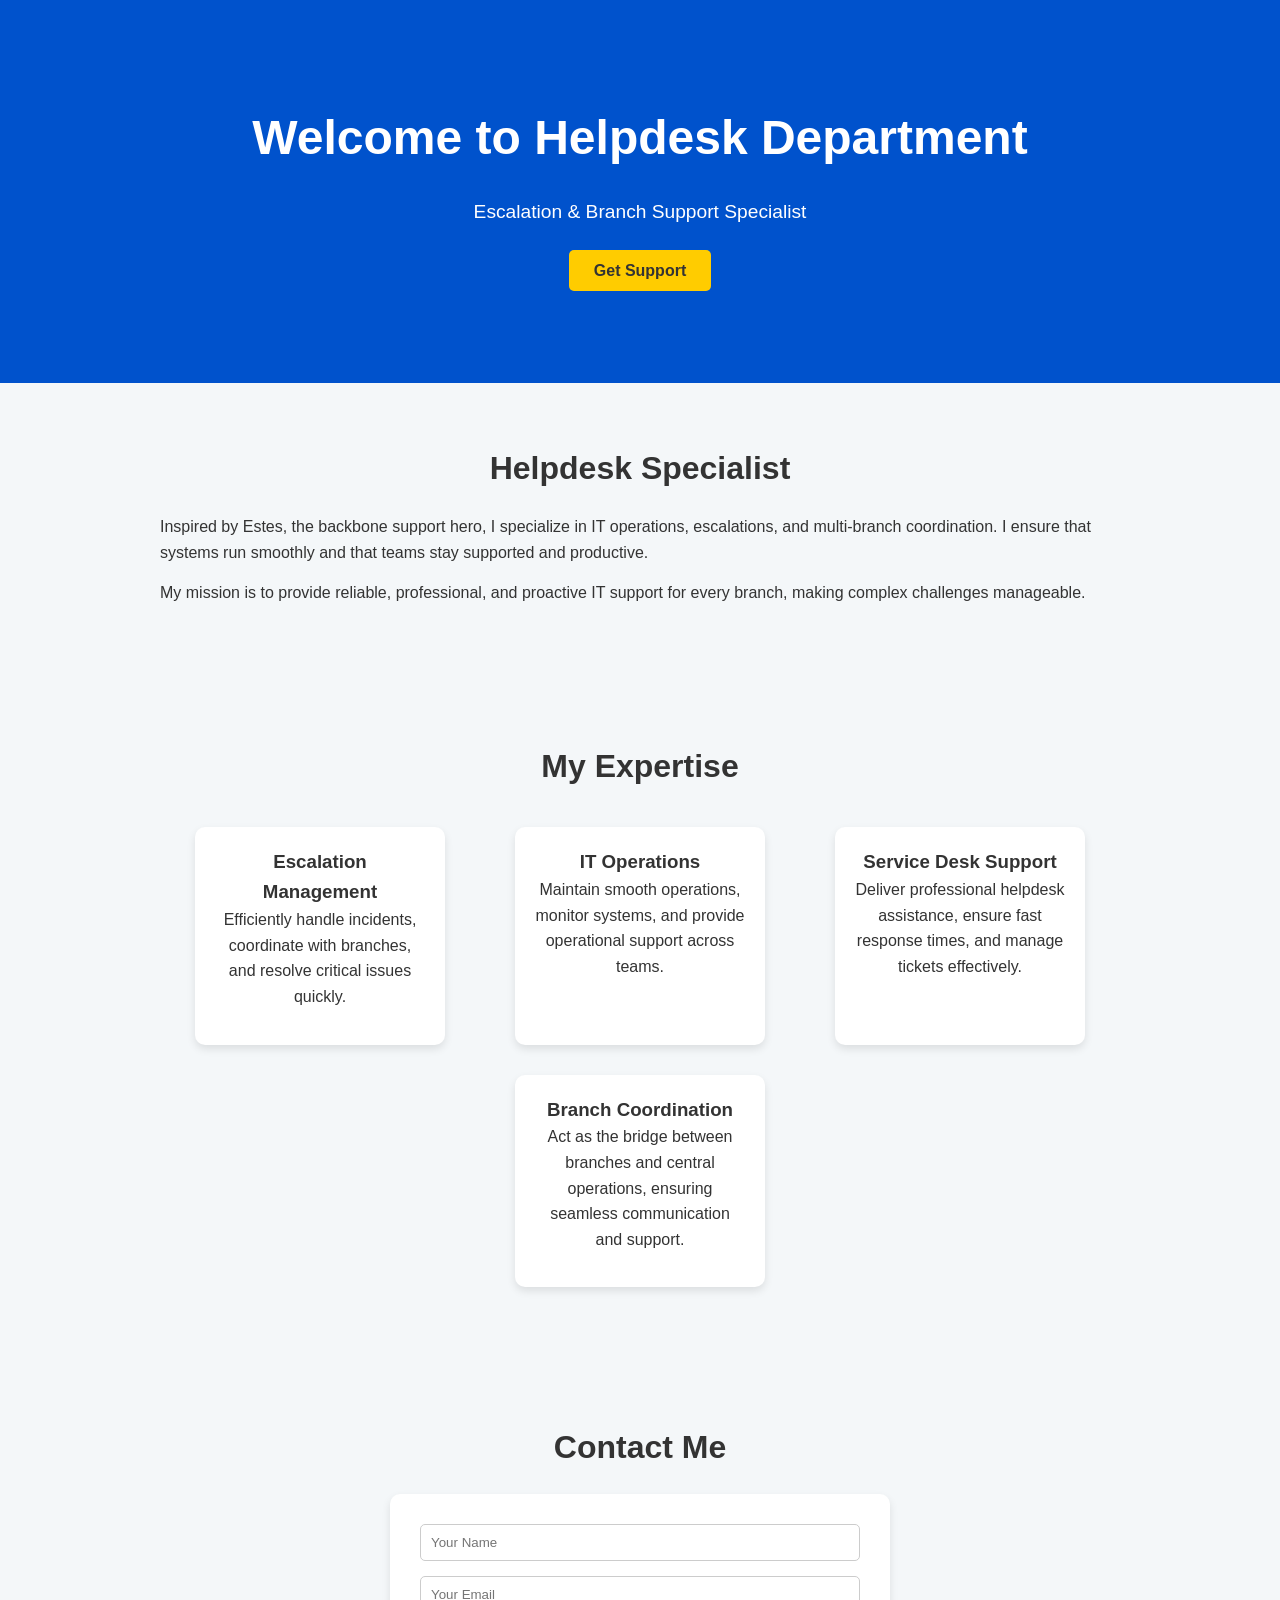
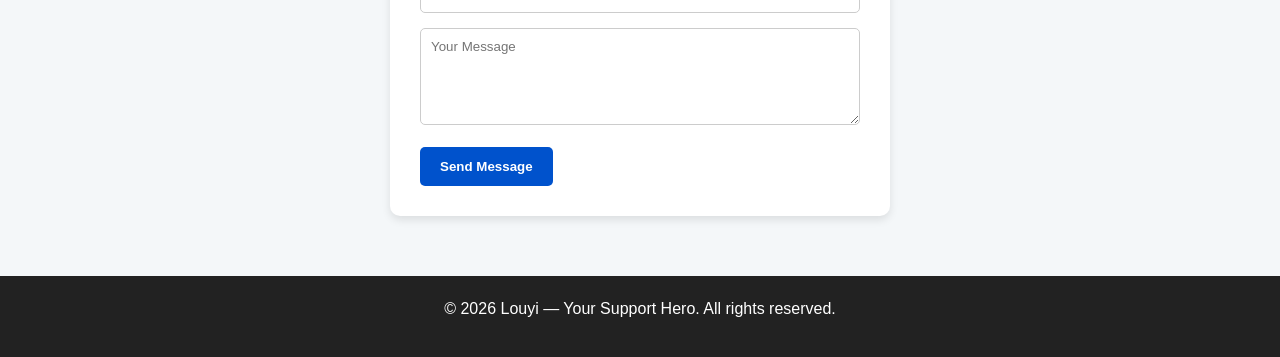
==== index.html @ 32bc057c "index.html" ====
<!DOCTYPE html>
<html lang="en">
<head>
  <meta charset="UTF-8">
  <meta name="viewport" content="width=device-width, initial-scale=1.0">
  <title>Welcome to our Helpdesk Department</title>
  <style>
    /* Basic Reset */
    * { margin: 0; padding: 0; box-sizing: border-box; font-family: Arial, sans-serif; }
    body { background-color: #f4f7f9; color: #333; line-height: 1.6; }

    /* Header / Hero */
    header {
      background-color: #0052cc;
      color: white;
      text-align: center;
      padding: 100px 20px;
    }
    header h1 { font-size: 3rem; margin-bottom: 20px; }
    header p { font-size: 1.2rem; margin-bottom: 30px; }
    header a { background-color: #ffcc00; color: #333; padding: 12px 25px; text-decoration: none; font-weight: bold; border-radius: 5px; }

    /* Section Styling */
    section { padding: 60px 20px; max-width: 1000px; margin: auto; }
    h2 { font-size: 2rem; margin-bottom: 20px; text-align: center; }
    p { margin-bottom: 15px; }

    /* Services */
    .services { display: flex; flex-wrap: wrap; justify-content: space-around; }
    .service { background: white; padding: 20px; border-radius: 10px; margin: 15px; width: 250px; box-shadow: 0 4px 8px rgba(0,0,0,0.1); text-align: center; }

    /* Contact Form */
    form { background: white; padding: 30px; border-radius: 10px; box-shadow: 0 4px 8px rgba(0,0,0,0.1); max-width: 500px; margin: auto; }
    input, textarea { width: 100%; padding: 10px; margin-bottom: 15px; border-radius: 5px; border: 1px solid #ccc; }
    button { background-color: #0052cc; color: white; padding: 12px 20px; border: none; border-radius: 5px; font-weight: bold; cursor: pointer; }
    button:hover { background-color: #003d99; }

    /* Footer */
    footer { text-align: center; padding: 20px; background-color: #222; color: white; }
  </style>
</head>
<body>

  <!-- Hero Section -->
  <header>
    <h1>Welcome to Helpdesk Department</h1>
    <p> Escalation & Branch Support Specialist</p>
    <a href="#contact">Get Support</a>
  </header>

  <!-- About Section -->
  <section id="about">
    <h2>Helpdesk Specialist</h2>
    <p>Inspired by Estes, the backbone support hero, I specialize in IT operations, escalations, and multi-branch coordination. I ensure that systems run smoothly and that teams stay supported and productive.</p>
    <p>My mission is to provide reliable, professional, and proactive IT support for every branch, making complex challenges manageable.</p>
  </section>

  <!-- Services Section -->
  <section id="services">
    <h2>My Expertise</h2>
    <div class="services">
      <div class="service">
        <h3>Escalation Management</h3>
        <p>Efficiently handle incidents, coordinate with branches, and resolve critical issues quickly.</p>
      </div>
      <div class="service">
        <h3>IT Operations</h3>
        <p>Maintain smooth operations, monitor systems, and provide operational support across teams.</p>
      </div>
      <div class="service">
        <h3>Service Desk Support</h3>
        <p>Deliver professional helpdesk assistance, ensure fast response times, and manage tickets effectively.</p>
      </div>
      <div class="service">
        <h3>Branch Coordination</h3>
        <p>Act as the bridge between branches and central operations, ensuring seamless communication and support.</p>
      </div>
    </div>
  </section>

  <!-- Contact Section -->
  <section id="contact">
    <h2>Contact Me</h2>
    <form>
      <input type="text" placeholder="Your Name" required>
      <input type="email" placeholder="Your Email" required>
      <textarea placeholder="Your Message" rows="5" required></textarea>
      <button type="submit">Send Message</button>
    </form>
  </section>

  <!-- Footer -->
  <footer>
    <p>© 2026 Louyi — Your Support Hero. All rights reserved.</p>
  </footer>

</body>
</html>
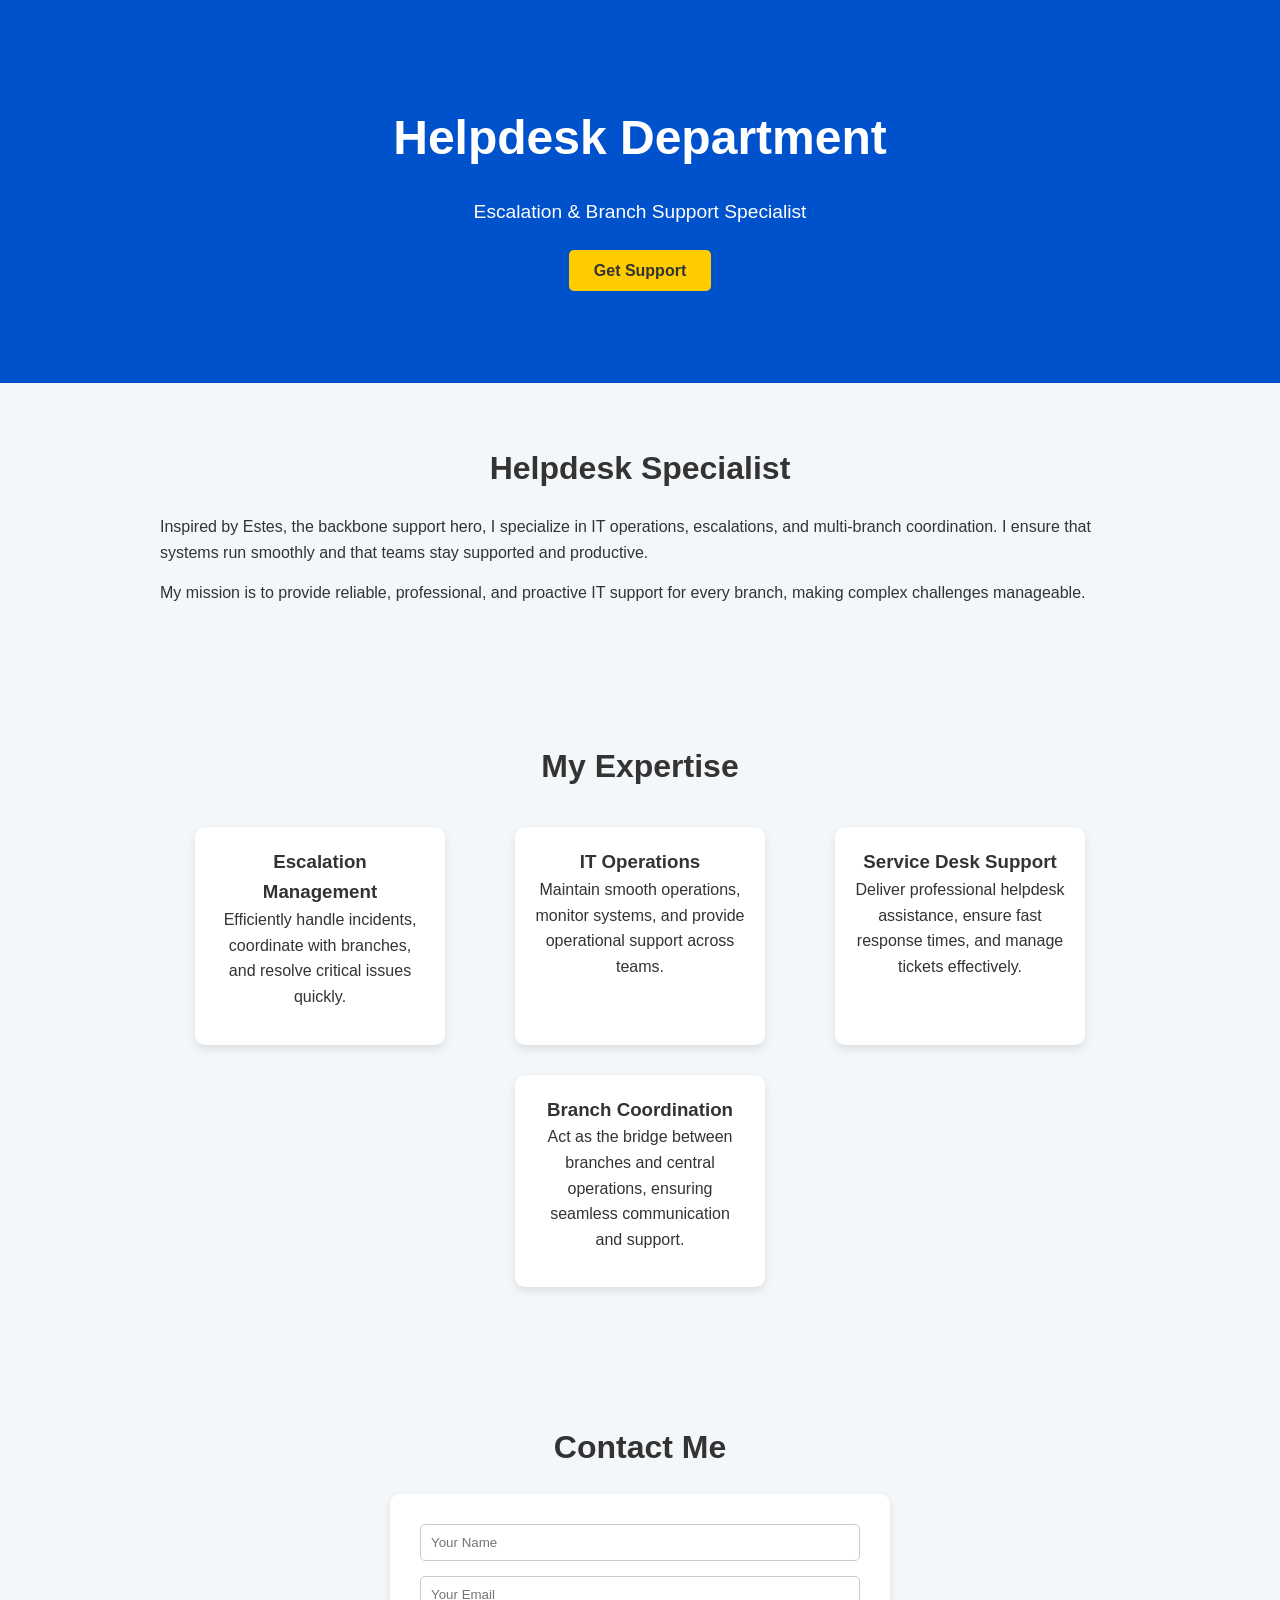
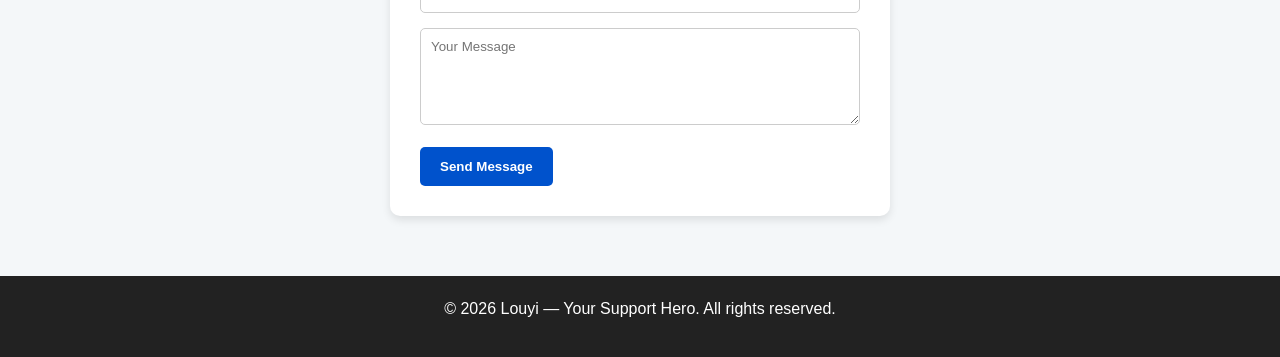
==== commit 1125a274: "Update index.html" ====
--- a/index.html
+++ b/index.html
@@ -4,7 +4,7 @@
 <head>
   <meta charset="UTF-8">
   <meta name="viewport" content="width=device-width, initial-scale=1.0">
-  <title>Welcome to our Helpdesk Department</title>
+  <title>Helpdesk Department</title>
   <style>
     /* Basic Reset */
     * { margin: 0; padding: 0; box-sizing: border-box; font-family: Arial, sans-serif; }
@@ -44,7 +44,7 @@
 
   <!-- Hero Section -->
   <header>
-    <h1>Welcome to Helpdesk Department</h1>
+    <h1>Helpdesk Department</h1>
     <p> Escalation & Branch Support Specialist</p>
     <a href="#contact">Get Support</a>
   </header>
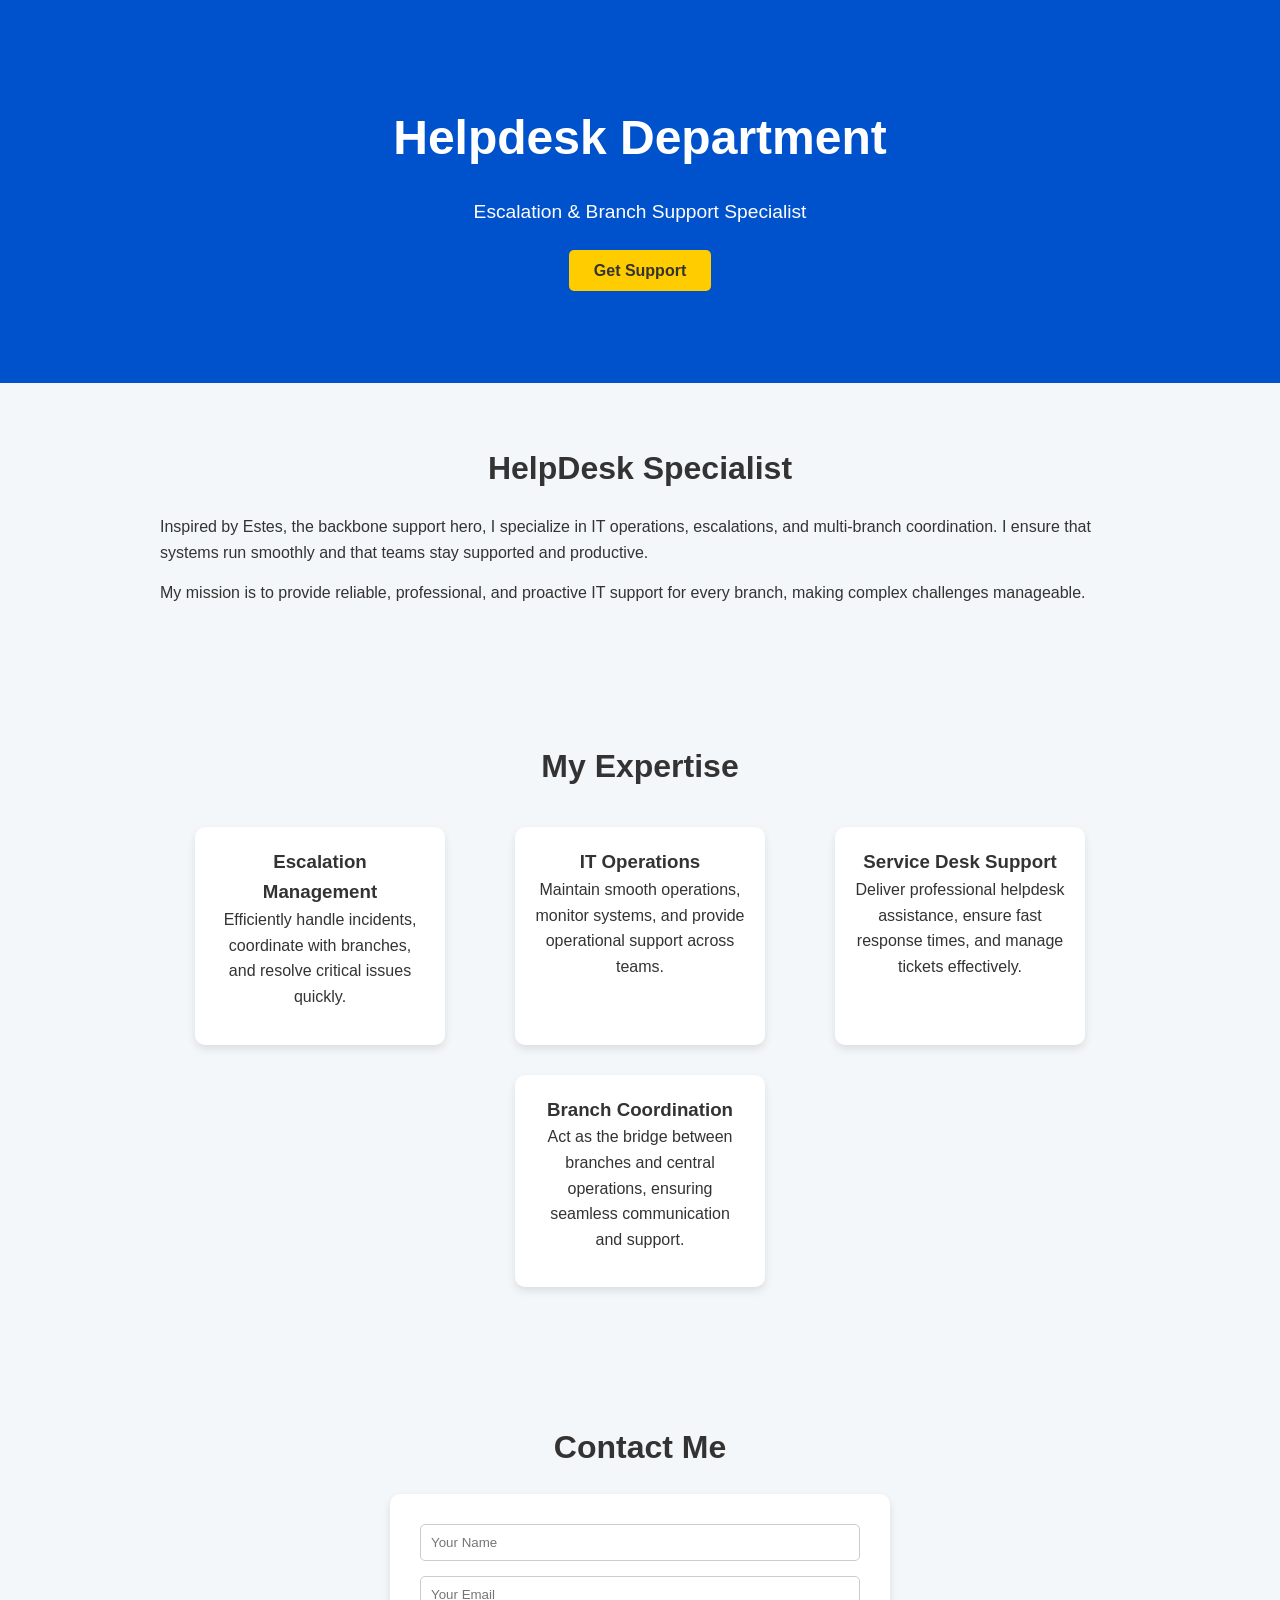
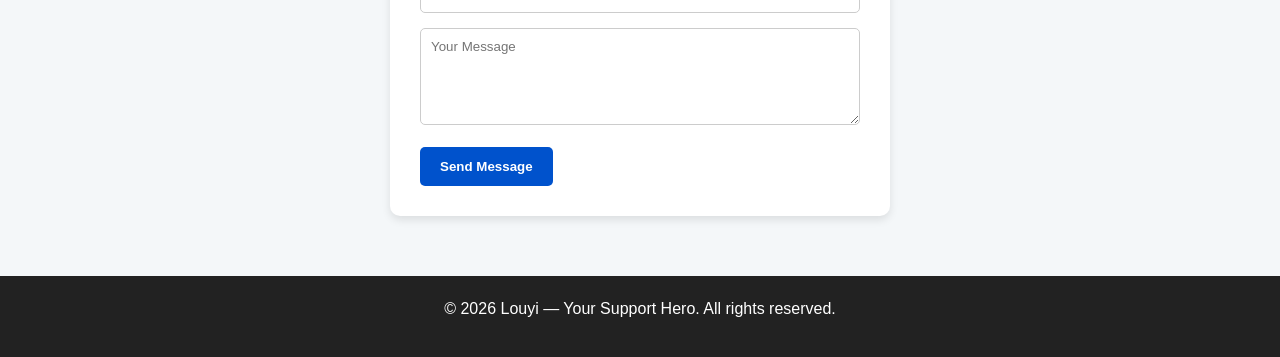
==== commit 8f01e862: "Rename Estes Website/index.html to index.html" ====
--- a/index.html
+++ b/index.html
@@ -1,3 +1,4 @@
+
 
 <!DOCTYPE html>
 <html lang="en">
@@ -45,13 +46,13 @@
   <!-- Hero Section -->
   <header>
     <h1>Helpdesk Department</h1>
-    <p> Escalation & Branch Support Specialist</p>
+    <p>Escalation & Branch Support Specialist</p>
     <a href="#contact">Get Support</a>
   </header>
 
   <!-- About Section -->
   <section id="about">
-    <h2>Helpdesk Specialist</h2>
+    <h2>HelpDesk Specialist</h2>
     <p>Inspired by Estes, the backbone support hero, I specialize in IT operations, escalations, and multi-branch coordination. I ensure that systems run smoothly and that teams stay supported and productive.</p>
     <p>My mission is to provide reliable, professional, and proactive IT support for every branch, making complex challenges manageable.</p>
   </section>
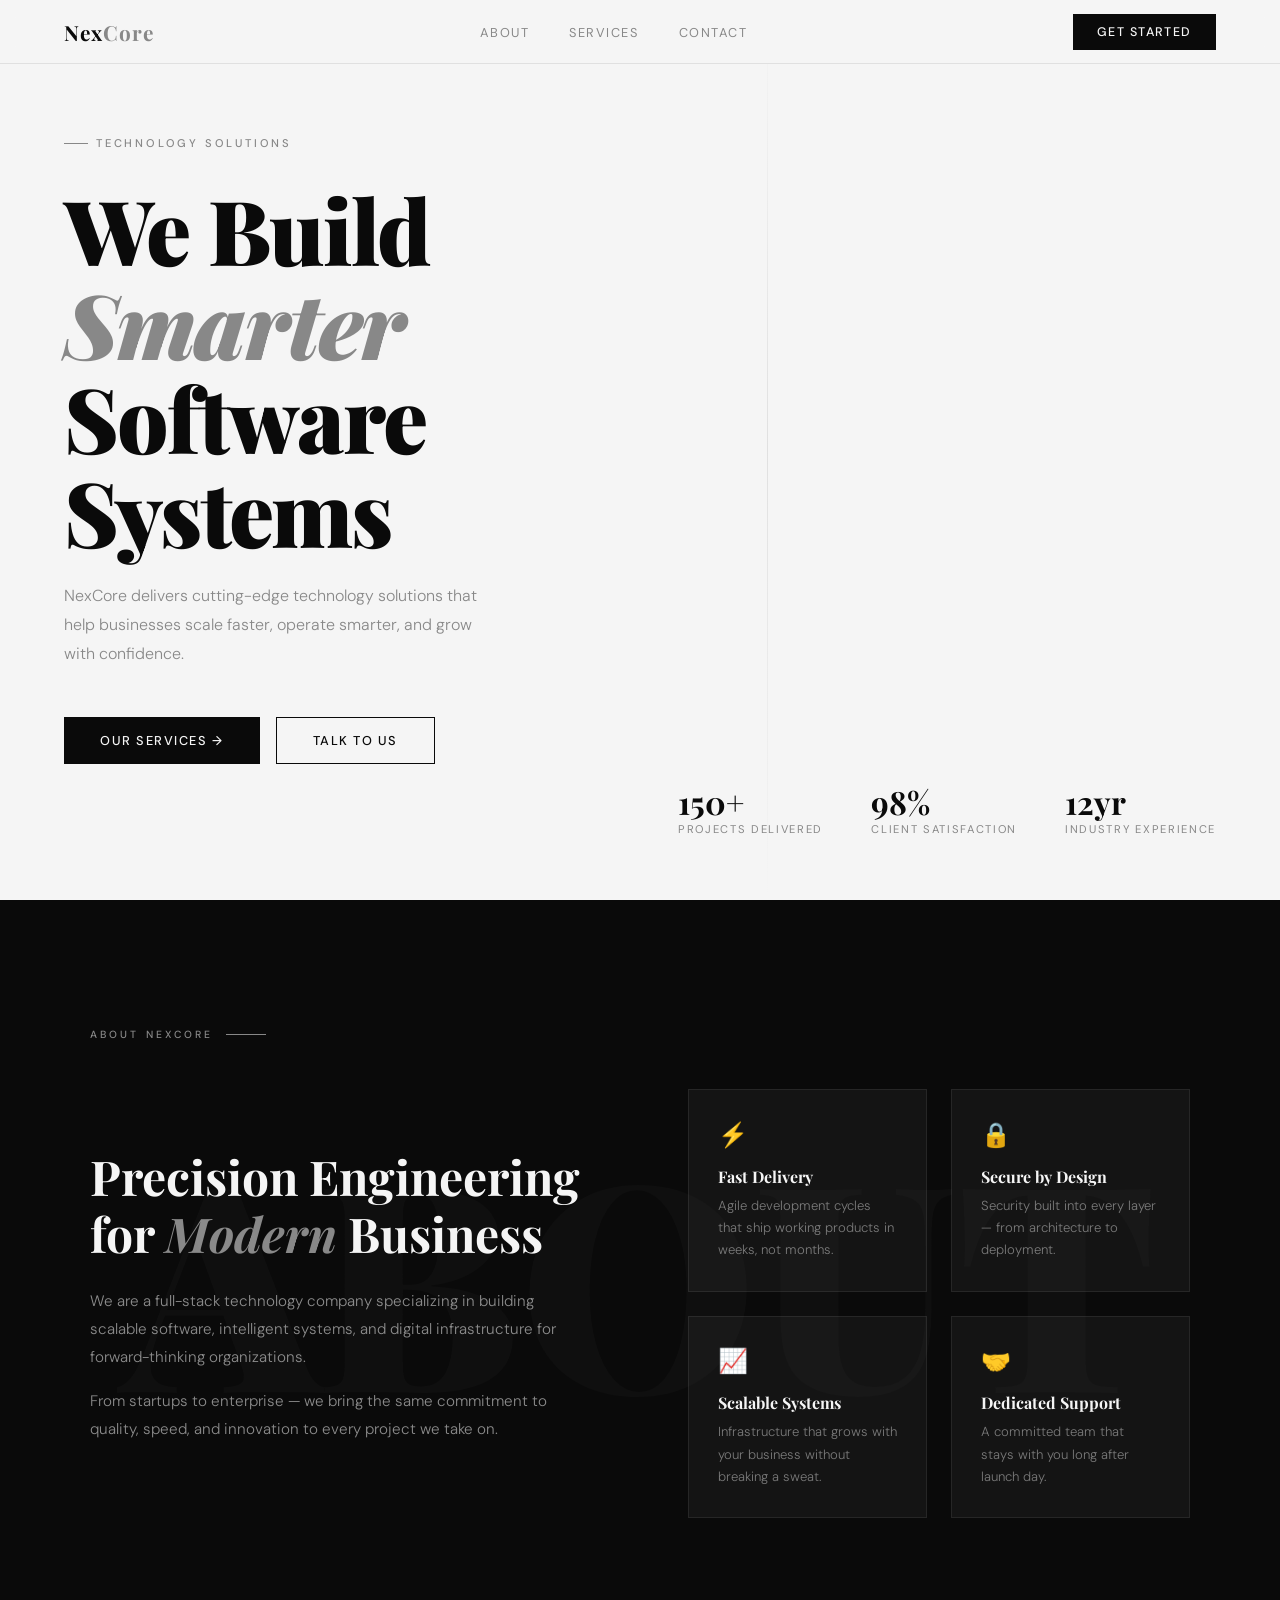
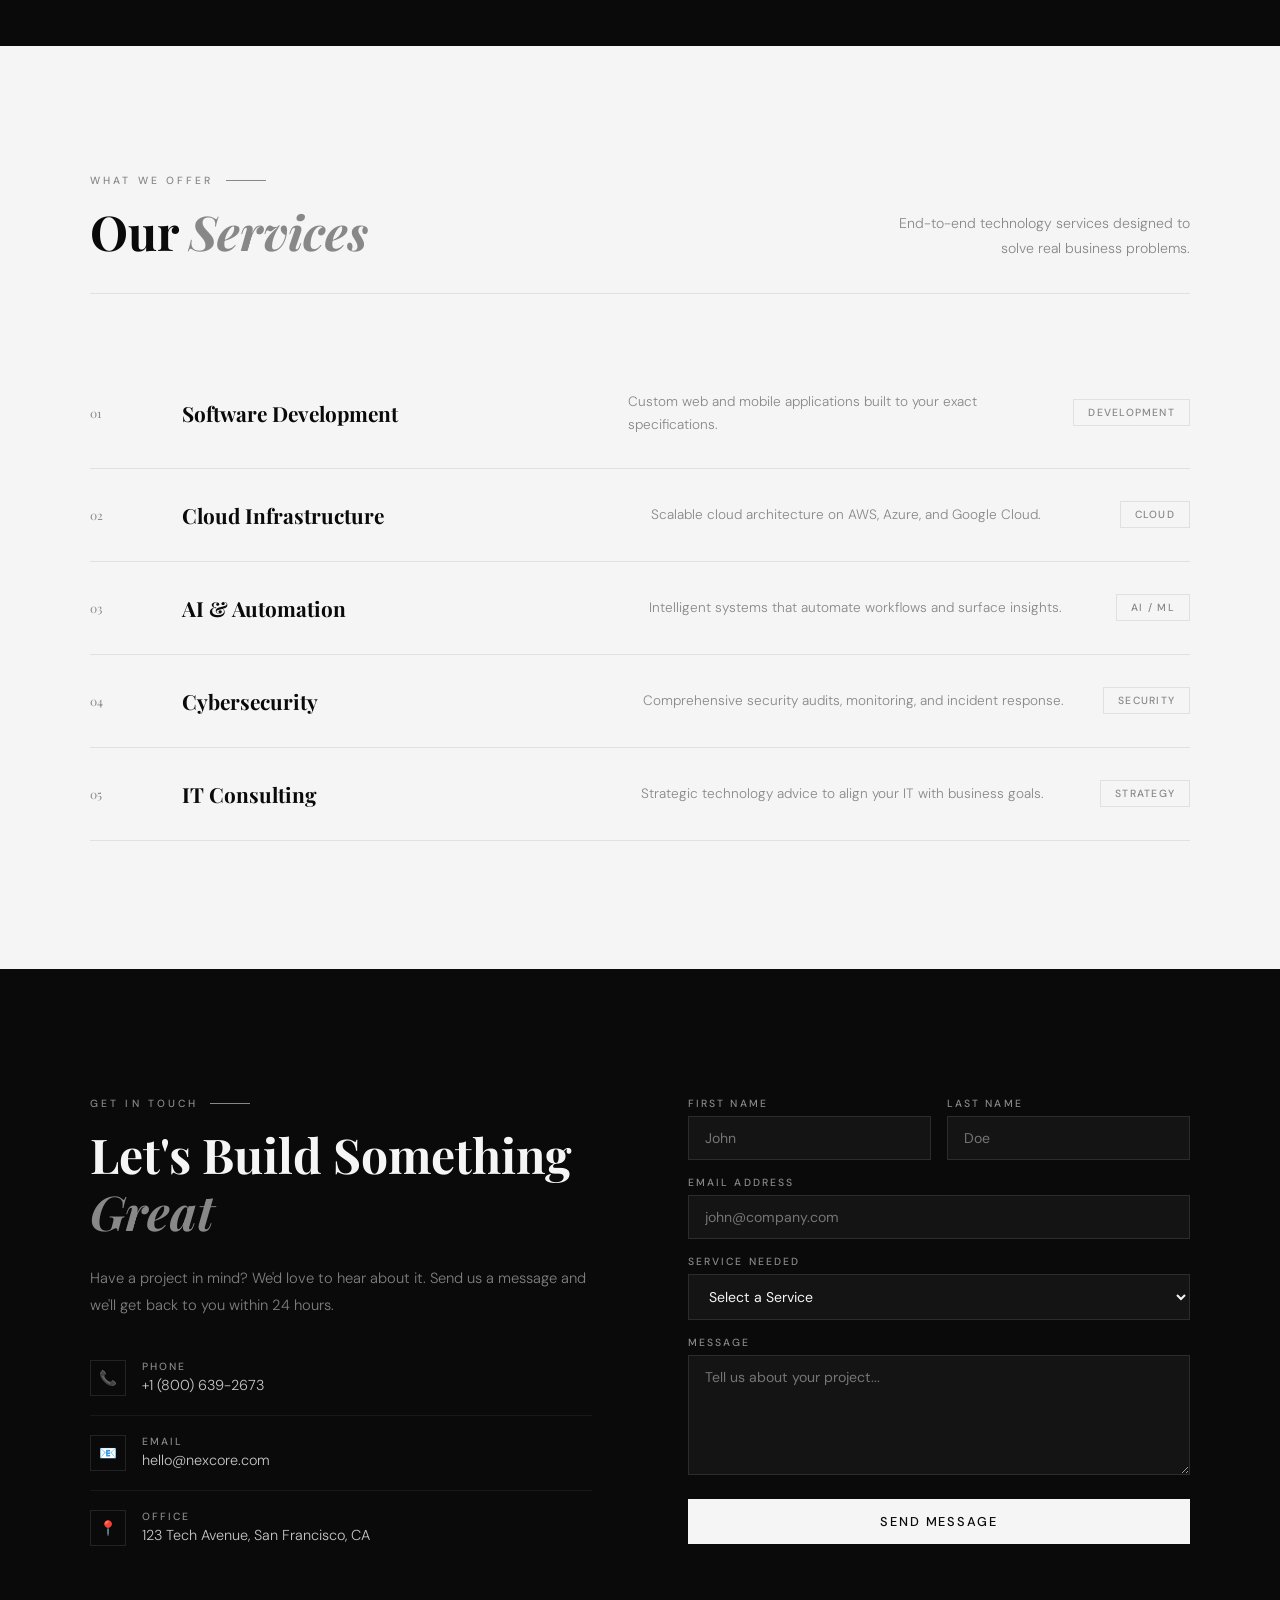
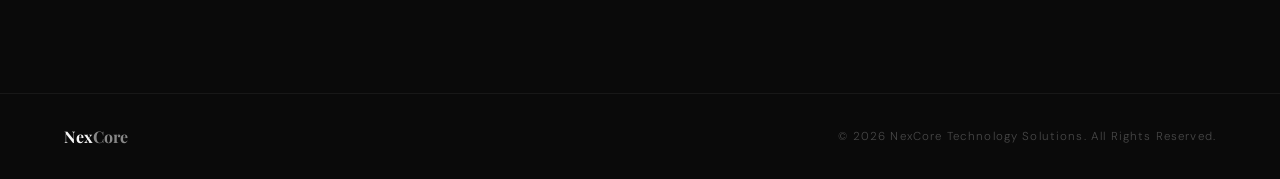
==== commit b3504786: "Update index.html" ====
--- a/index.html
+++ b/index.html
@@ -1,99 +1,897 @@
-
 
 <!DOCTYPE html>
 <html lang="en">
 <head>
-  <meta charset="UTF-8">
-  <meta name="viewport" content="width=device-width, initial-scale=1.0">
-  <title>Helpdesk Department</title>
-  <style>
-    /* Basic Reset */
-    * { margin: 0; padding: 0; box-sizing: border-box; font-family: Arial, sans-serif; }
-    body { background-color: #f4f7f9; color: #333; line-height: 1.6; }
-
-    /* Header / Hero */
-    header {
-      background-color: #0052cc;
-      color: white;
-      text-align: center;
-      padding: 100px 20px;
-    }
-    header h1 { font-size: 3rem; margin-bottom: 20px; }
-    header p { font-size: 1.2rem; margin-bottom: 30px; }
-    header a { background-color: #ffcc00; color: #333; padding: 12px 25px; text-decoration: none; font-weight: bold; border-radius: 5px; }
-
-    /* Section Styling */
-    section { padding: 60px 20px; max-width: 1000px; margin: auto; }
-    h2 { font-size: 2rem; margin-bottom: 20px; text-align: center; }
-    p { margin-bottom: 15px; }
-
-    /* Services */
-    .services { display: flex; flex-wrap: wrap; justify-content: space-around; }
-    .service { background: white; padding: 20px; border-radius: 10px; margin: 15px; width: 250px; box-shadow: 0 4px 8px rgba(0,0,0,0.1); text-align: center; }
-
-    /* Contact Form */
-    form { background: white; padding: 30px; border-radius: 10px; box-shadow: 0 4px 8px rgba(0,0,0,0.1); max-width: 500px; margin: auto; }
-    input, textarea { width: 100%; padding: 10px; margin-bottom: 15px; border-radius: 5px; border: 1px solid #ccc; }
-    button { background-color: #0052cc; color: white; padding: 12px 20px; border: none; border-radius: 5px; font-weight: bold; cursor: pointer; }
-    button:hover { background-color: #003d99; }
-
-    /* Footer */
-    footer { text-align: center; padding: 20px; background-color: #222; color: white; }
-  </style>
+<meta charset="UTF-8">
+<meta name="viewport" content="width=device-width, initial-scale=1.0">
+<title>NexCore — Technology Solutions</title>
+<link href="https://fonts.googleapis.com/css2?family=Playfair+Display:wght@400;700;900&family=DM+Sans:wght@300;400;500&display=swap" rel="stylesheet">
+<style>
+  /* =====================
+     CSS VARIABLES (root)
+     Think of this as your color dictionary!
+  ===================== */
+  :root {
+    --black: #0a0a0a;
+    --white: #f5f5f5;
+    --gray: #888888;
+    --gray-light: #e0e0e0;
+    --gray-dark: #333333;
+    --accent: #0a0a0a;
+  }
+
+  /* =====================
+     RESET
+     Removes browser default spacing
+  ===================== */
+  * { margin: 0; padding: 0; box-sizing: border-box; }
+  html { scroll-behavior: smooth; }
+
+  /* =====================
+     BODY
+     Base styles for entire page
+  ===================== */
+  body {
+    background-color: var(--white);
+    color: var(--black);
+    font-family: 'DM Sans', sans-serif;
+    font-weight: 300;
+    overflow-x: hidden;
+  }
+
+  /* =====================
+     NAVIGATION
+     Fixed top bar
+  ===================== */
+  nav {
+    position: fixed;
+    top: 0; left: 0; right: 0;
+    z-index: 100;
+    padding: 0 4rem;
+    height: 64px;
+    display: flex;
+    align-items: center;
+    justify-content: space-between;
+    background: rgba(245, 245, 245, 0.9);
+    backdrop-filter: blur(10px);
+    border-bottom: 1px solid var(--gray-light);
+  }
+
+  .nav-logo {
+    font-family: 'Playfair Display', serif;
+    font-size: 1.3rem;
+    font-weight: 700;
+    color: var(--black);
+    letter-spacing: 0.05em;
+  }
+
+  .nav-logo span {
+    color: var(--gray);
+  }
+
+  .nav-links {
+    display: flex;
+    gap: 2.5rem;
+    list-style: none;
+  }
+
+  .nav-links a {
+    text-decoration: none;
+    color: var(--gray);
+    font-size: 0.8rem;
+    font-weight: 400;
+    letter-spacing: 0.12em;
+    text-transform: uppercase;
+    transition: color 0.3s;
+    cursor: pointer;
+  }
+
+  .nav-links a:hover { color: var(--black); }
+
+  .nav-cta {
+    padding: 10px 24px;
+    background: var(--black);
+    color: var(--white);
+    border: none;
+    font-family: 'DM Sans', sans-serif;
+    font-size: 0.78rem;
+    font-weight: 500;
+    letter-spacing: 0.12em;
+    text-transform: uppercase;
+    cursor: pointer;
+    transition: all 0.3s;
+  }
+
+  .nav-cta:hover {
+    background: var(--gray-dark);
+    transform: translateY(-1px);
+  }
+
+  /* =====================
+     HERO SECTION
+     The first thing users see
+  ===================== */
+  .hero {
+    min-height: 100vh;
+    display: flex;
+    flex-direction: column;
+    align-items: flex-start;
+    justify-content: center;
+    padding: 0 4rem;
+    position: relative;
+    overflow: hidden;
+  }
+
+  /* decorative line */
+  .hero::before {
+    content: '';
+    position: absolute;
+    top: 0; bottom: 0;
+    right: 40%;
+    width: 1px;
+    background: linear-gradient(180deg, transparent, var(--gray-light), transparent);
+  }
+
+  .hero-tag {
+    display: inline-flex;
+    align-items: center;
+    gap: 8px;
+    font-size: 0.7rem;
+    font-weight: 500;
+    letter-spacing: 0.25em;
+    text-transform: uppercase;
+    color: var(--gray);
+    margin-bottom: 2rem;
+    animation: fade-up 0.8s ease both;
+  }
+
+  .hero-tag::before {
+    content: '';
+    width: 24px;
+    height: 1px;
+    background: var(--gray);
+  }
+
+  .hero h1 {
+    font-family: 'Playfair Display', serif;
+    font-size: clamp(3rem, 7vw, 6rem);
+    font-weight: 900;
+    line-height: 1.05;
+    letter-spacing: -0.02em;
+    margin-bottom: 1.5rem;
+    max-width: 700px;
+    animation: fade-up 0.9s ease 0.1s both;
+  }
+
+  .hero h1 em {
+    font-style: italic;
+    color: var(--gray);
+  }
+
+  .hero p {
+    max-width: 420px;
+    font-size: 1rem;
+    line-height: 1.8;
+    color: var(--gray);
+    margin-bottom: 3rem;
+    animation: fade-up 1s ease 0.2s both;
+  }
+
+  .hero-cta {
+    display: flex;
+    gap: 1rem;
+    animation: fade-up 1s ease 0.3s both;
+  }
+
+  .btn-dark {
+    padding: 14px 36px;
+    background: var(--black);
+    color: var(--white);
+    border: none;
+    font-family: 'DM Sans', sans-serif;
+    font-size: 0.8rem;
+    font-weight: 500;
+    letter-spacing: 0.12em;
+    text-transform: uppercase;
+    cursor: pointer;
+    transition: all 0.3s;
+    text-decoration: none;
+    display: inline-flex;
+    align-items: center;
+    gap: 8px;
+  }
+
+  .btn-dark:hover {
+    background: var(--gray-dark);
+    transform: translateY(-2px);
+    box-shadow: 0 8px 24px rgba(0,0,0,0.15);
+  }
+
+  .btn-outline {
+    padding: 14px 36px;
+    background: transparent;
+    color: var(--black);
+    border: 1px solid var(--black);
+    font-family: 'DM Sans', sans-serif;
+    font-size: 0.8rem;
+    font-weight: 500;
+    letter-spacing: 0.12em;
+    text-transform: uppercase;
+    cursor: pointer;
+    transition: all 0.3s;
+    text-decoration: none;
+    display: inline-flex;
+    align-items: center;
+    gap: 8px;
+  }
+
+  .btn-outline:hover {
+    background: var(--black);
+    color: var(--white);
+    transform: translateY(-2px);
+  }
+
+  /* hero numbers */
+  .hero-stats {
+    position: absolute;
+    right: 4rem;
+    bottom: 4rem;
+    display: flex;
+    gap: 3rem;
+    animation: fade-up 1s ease 0.4s both;
+  }
+
+  .hero-stat-num {
+    font-family: 'Playfair Display', serif;
+    font-size: 2rem;
+    font-weight: 700;
+    color: var(--black);
+    display: block;
+    line-height: 1;
+  }
+
+  .hero-stat-label {
+    font-size: 0.7rem;
+    font-weight: 400;
+    letter-spacing: 0.15em;
+    text-transform: uppercase;
+    color: var(--gray);
+    margin-top: 4px;
+    display: block;
+  }
+
+  /* =====================
+     ABOUT / FEATURES SECTION
+  ===================== */
+  .about {
+    padding: 8rem 4rem;
+    background: var(--black);
+    color: var(--white);
+    position: relative;
+    overflow: hidden;
+  }
+
+  .about::before {
+    content: 'ABOUT';
+    position: absolute;
+    top: 50%;
+    left: 50%;
+    transform: translate(-50%, -50%);
+    font-family: 'Playfair Display', serif;
+    font-size: 18rem;
+    font-weight: 900;
+    color: rgba(255,255,255,0.02);
+    white-space: nowrap;
+    pointer-events: none;
+  }
+
+  .about-inner {
+    max-width: 1100px;
+    margin: 0 auto;
+  }
+
+  .section-label {
+    font-size: 0.65rem;
+    font-weight: 500;
+    letter-spacing: 0.3em;
+    text-transform: uppercase;
+    color: var(--gray);
+    margin-bottom: 1rem;
+    display: flex;
+    align-items: center;
+    gap: 12px;
+  }
+
+  .section-label::after {
+    content: '';
+    width: 40px;
+    height: 1px;
+    background: var(--gray);
+  }
+
+  .about-layout {
+    display: grid;
+    grid-template-columns: 1fr 1fr;
+    gap: 6rem;
+    align-items: center;
+    margin-top: 3rem;
+  }
+
+  .about-left h2 {
+    font-family: 'Playfair Display', serif;
+    font-size: clamp(2rem, 4vw, 3rem);
+    font-weight: 700;
+    line-height: 1.2;
+    margin-bottom: 1.5rem;
+    color: var(--white);
+  }
+
+  .about-left h2 em {
+    font-style: italic;
+    color: var(--gray);
+  }
+
+  .about-left p {
+    font-size: 0.95rem;
+    line-height: 1.85;
+    color: rgba(245,245,245,0.55);
+    margin-bottom: 1rem;
+  }
+
+  .features-grid {
+    display: grid;
+    grid-template-columns: 1fr 1fr;
+    gap: 1.5rem;
+  }
+
+  .feature-card {
+    background: rgba(255,255,255,0.04);
+    border: 1px solid rgba(255,255,255,0.08);
+    padding: 1.8rem;
+    transition: all 0.3s;
+    position: relative;
+    overflow: hidden;
+  }
+
+  .feature-card::before {
+    content: '';
+    position: absolute;
+    top: 0; left: 0;
+    width: 2px;
+    height: 0;
+    background: var(--white);
+    transition: height 0.4s ease;
+  }
+
+  .feature-card:hover::before { height: 100%; }
+
+  .feature-card:hover {
+    background: rgba(255,255,255,0.08);
+    transform: translateY(-4px);
+  }
+
+  .feature-icon {
+    font-size: 1.5rem;
+    margin-bottom: 1rem;
+    display: block;
+  }
+
+  .feature-title {
+    font-family: 'Playfair Display', serif;
+    font-size: 1rem;
+    font-weight: 700;
+    color: var(--white);
+    margin-bottom: 0.5rem;
+  }
+
+  .feature-desc {
+    font-size: 0.82rem;
+    line-height: 1.7;
+    color: rgba(245,245,245,0.45);
+  }
+
+  /* =====================
+     SERVICES SECTION
+  ===================== */
+  .services {
+    padding: 8rem 4rem;
+    background: var(--white);
+  }
+
+  .services-inner {
+    max-width: 1100px;
+    margin: 0 auto;
+  }
+
+  .services-header {
+    display: flex;
+    align-items: flex-end;
+    justify-content: space-between;
+    margin-bottom: 4rem;
+    padding-bottom: 2rem;
+    border-bottom: 1px solid var(--gray-light);
+  }
+
+  .services-header h2 {
+    font-family: 'Playfair Display', serif;
+    font-size: clamp(2rem, 4vw, 3rem);
+    font-weight: 700;
+    line-height: 1.2;
+  }
+
+  .services-header h2 em {
+    font-style: italic;
+    color: var(--gray);
+  }
+
+  .services-header p {
+    max-width: 300px;
+    font-size: 0.88rem;
+    line-height: 1.75;
+    color: var(--gray);
+    text-align: right;
+  }
+
+  .services-list { display: flex; flex-direction: column; }
+
+  .service-item {
+    display: grid;
+    grid-template-columns: 60px 1fr 1fr auto;
+    gap: 2rem;
+    align-items: center;
+    padding: 2rem 0;
+    border-bottom: 1px solid var(--gray-light);
+    transition: all 0.3s;
+    cursor: default;
+  }
+
+  .service-item:hover {
+    padding-left: 1rem;
+    background: rgba(0,0,0,0.02);
+  }
+
+  .service-num {
+    font-family: 'Playfair Display', serif;
+    font-size: 0.75rem;
+    color: var(--gray);
+    font-weight: 400;
+  }
+
+  .service-name {
+    font-family: 'Playfair Display', serif;
+    font-size: 1.3rem;
+    font-weight: 700;
+    color: var(--black);
+  }
+
+  .service-desc {
+    font-size: 0.85rem;
+    line-height: 1.7;
+    color: var(--gray);
+  }
+
+  .service-tag {
+    padding: 6px 14px;
+    border: 1px solid var(--gray-light);
+    font-size: 0.65rem;
+    font-weight: 500;
+    letter-spacing: 0.12em;
+    text-transform: uppercase;
+    color: var(--gray);
+    white-space: nowrap;
+  }
+
+  /* =====================
+     CONTACT SECTION
+  ===================== */
+  .contact {
+    padding: 8rem 4rem;
+    background: var(--black);
+    color: var(--white);
+  }
+
+  .contact-inner {
+    max-width: 1100px;
+    margin: 0 auto;
+    display: grid;
+    grid-template-columns: 1fr 1fr;
+    gap: 6rem;
+    align-items: start;
+  }
+
+  .contact-left h2 {
+    font-family: 'Playfair Display', serif;
+    font-size: clamp(2rem, 4vw, 3rem);
+    font-weight: 700;
+    line-height: 1.2;
+    margin-bottom: 1.5rem;
+    margin-top: 1rem;
+  }
+
+  .contact-left h2 em {
+    font-style: italic;
+    color: var(--gray);
+  }
+
+  .contact-left p {
+    font-size: 0.92rem;
+    line-height: 1.85;
+    color: rgba(245,245,245,0.5);
+    margin-bottom: 2.5rem;
+  }
+
+  .contact-info { display: flex; flex-direction: column; gap: 1.2rem; }
+
+  .contact-info-item {
+    display: flex;
+    gap: 1rem;
+    align-items: flex-start;
+    padding-bottom: 1.2rem;
+    border-bottom: 1px solid rgba(255,255,255,0.06);
+  }
+
+  .contact-info-item:last-child { border-bottom: none; }
+
+  .ci-icon {
+    width: 36px; height: 36px;
+    border: 1px solid rgba(255,255,255,0.1);
+    display: flex; align-items: center; justify-content: center;
+    font-size: 0.9rem;
+    flex-shrink: 0;
+  }
+
+  .ci-label {
+    font-size: 0.65rem;
+    font-weight: 500;
+    letter-spacing: 0.2em;
+    text-transform: uppercase;
+    color: var(--gray);
+    margin-bottom: 3px;
+  }
+
+  .ci-value {
+    font-size: 0.9rem;
+    color: rgba(245,245,245,0.8);
+  }
+
+  /* FORM */
+  .contact-form { display: flex; flex-direction: column; gap: 1rem; }
+
+  .form-row {
+    display: grid;
+    grid-template-columns: 1fr 1fr;
+    gap: 1rem;
+  }
+
+  .form-group { display: flex; flex-direction: column; gap: 6px; }
+
+  .form-group label {
+    font-size: 0.65rem;
+    font-weight: 500;
+    letter-spacing: 0.2em;
+    text-transform: uppercase;
+    color: var(--gray);
+  }
+
+  .form-group input,
+  .form-group select,
+  .form-group textarea {
+    background: rgba(255,255,255,0.04);
+    border: 1px solid rgba(255,255,255,0.1);
+    padding: 12px 16px;
+    color: var(--white);
+    font-family: 'DM Sans', sans-serif;
+    font-size: 0.88rem;
+    outline: none;
+    transition: all 0.3s;
+    resize: vertical;
+  }
+
+  .form-group input:focus,
+  .form-group select:focus,
+  .form-group textarea:focus {
+    border-color: rgba(255,255,255,0.4);
+    background: rgba(255,255,255,0.08);
+  }
+
+  .form-group select option { background: #1a1a1a; }
+  .form-group textarea { min-height: 120px; }
+
+  .form-submit {
+    padding: 14px;
+    background: var(--white);
+    color: var(--black);
+    border: none;
+    font-family: 'DM Sans', sans-serif;
+    font-size: 0.8rem;
+    font-weight: 500;
+    letter-spacing: 0.15em;
+    text-transform: uppercase;
+    cursor: pointer;
+    transition: all 0.3s;
+    margin-top: 0.5rem;
+  }
+
+  .form-submit:hover {
+    background: var(--gray-light);
+    transform: translateY(-2px);
+  }
+
+  /* =====================
+     FOOTER
+  ===================== */
+  footer {
+    padding: 2rem 4rem;
+    background: var(--black);
+    border-top: 1px solid rgba(255,255,255,0.06);
+    display: flex;
+    align-items: center;
+    justify-content: space-between;
+  }
+
+  .footer-logo {
+    font-family: 'Playfair Display', serif;
+    font-size: 1rem;
+    font-weight: 700;
+    color: var(--white);
+  }
+
+  .footer-logo span { color: var(--gray); }
+
+  .footer-text {
+    font-size: 0.72rem;
+    color: rgba(255,255,255,0.25);
+    letter-spacing: 0.1em;
+  }
+
+  /* =====================
+     ANIMATIONS
+     Reusable animation keyframes
+  ===================== */
+  @keyframes fade-up {
+    from { opacity: 0; transform: translateY(20px); }
+    to   { opacity: 1; transform: translateY(0); }
+  }
+
+  /* =====================
+     RESPONSIVE
+     Makes it work on small screens
+  ===================== */
+  @media (max-width: 768px) {
+    nav { padding: 0 1.5rem; }
+    .nav-links { display: none; }
+    .hero { padding: 6rem 1.5rem 4rem; }
+    .hero-stats { position: relative; right: auto; bottom: auto; margin-top: 3rem; flex-wrap: wrap; gap: 2rem; }
+    .about { padding: 5rem 1.5rem; }
+    .about-layout { grid-template-columns: 1fr; gap: 3rem; }
+    .features-grid { grid-template-columns: 1fr; }
+    .services { padding: 5rem 1.5rem; }
+    .services-header { flex-direction: column; align-items: flex-start; gap: 1rem; }
+    .services-header p { text-align: left; }
+    .service-item { grid-template-columns: 40px 1fr; }
+    .service-desc, .service-tag { display: none; }
+    .contact { padding: 5rem 1.5rem; }
+    .contact-inner { grid-template-columns: 1fr; gap: 3rem; }
+    .form-row { grid-template-columns: 1fr; }
+    footer { flex-direction: column; gap: 1rem; text-align: center; padding: 2rem 1.5rem; }
+  }
+</style>
 </head>
 <body>
 
-  <!-- Hero Section -->
-  <header>
-    <h1>Helpdesk Department</h1>
-    <p>Escalation & Branch Support Specialist</p>
-    <a href="#contact">Get Support</a>
-  </header>
-
-  <!-- About Section -->
-  <section id="about">
-    <h2>HelpDesk Specialist</h2>
-    <p>Inspired by Estes, the backbone support hero, I specialize in IT operations, escalations, and multi-branch coordination. I ensure that systems run smoothly and that teams stay supported and productive.</p>
-    <p>My mission is to provide reliable, professional, and proactive IT support for every branch, making complex challenges manageable.</p>
-  </section>
-
-  <!-- Services Section -->
-  <section id="services">
-    <h2>My Expertise</h2>
-    <div class="services">
-      <div class="service">
-        <h3>Escalation Management</h3>
-        <p>Efficiently handle incidents, coordinate with branches, and resolve critical issues quickly.</p>
+  <!-- =====================
+       NAVIGATION
+       Fixed top bar with logo and links
+  ===================== -->
+  <nav>
+    <div class="nav-logo">Nex<span>Core</span></div>
+    <ul class="nav-links">
+      <li><a href="#about">About</a></li>
+      <li><a href="#services">Services</a></li>
+      <li><a href="#contact">Contact</a></li>
+    </ul>
+    <button class="nav-cta" onclick="document.getElementById('contact').scrollIntoView({behavior:'smooth'})">Get Started</button>
+  </nav>
+
+  <!-- =====================
+       HERO SECTION
+       First thing users see — big headline + buttons
+  ===================== -->
+  <section class="hero" id="home">
+    <div class="hero-tag">Technology Solutions</div>
+    <h1>We Build <em>Smarter</em><br>Software Systems</h1>
+    <p>NexCore delivers cutting-edge technology solutions that help businesses scale faster, operate smarter, and grow with confidence.</p>
+    <div class="hero-cta">
+      <a class="btn-dark" href="#services">Our Services →</a>
+      <a class="btn-outline" href="#contact">Talk to Us</a>
+    </div>
+    <div class="hero-stats">
+      <div>
+        <span class="hero-stat-num">150+</span>
+        <span class="hero-stat-label">Projects Delivered</span>
       </div>
-      <div class="service">
-        <h3>IT Operations</h3>
-        <p>Maintain smooth operations, monitor systems, and provide operational support across teams.</p>
+      <div>
+        <span class="hero-stat-num">98%</span>
+        <span class="hero-stat-label">Client Satisfaction</span>
       </div>
-      <div class="service">
-        <h3>Service Desk Support</h3>
-        <p>Deliver professional helpdesk assistance, ensure fast response times, and manage tickets effectively.</p>
-      </div>
-      <div class="service">
-        <h3>Branch Coordination</h3>
-        <p>Act as the bridge between branches and central operations, ensuring seamless communication and support.</p>
+      <div>
+        <span class="hero-stat-num">12yr</span>
+        <span class="hero-stat-label">Industry Experience</span>
       </div>
     </div>
   </section>
 
-  <!-- Contact Section -->
-  <section id="contact">
-    <h2>Contact Me</h2>
-    <form>
-      <input type="text" placeholder="Your Name" required>
-      <input type="email" placeholder="Your Email" required>
-      <textarea placeholder="Your Message" rows="5" required></textarea>
-      <button type="submit">Send Message</button>
-    </form>
+  <!-- =====================
+       ABOUT / FEATURES SECTION
+       Who we are + 4 feature cards
+  ===================== -->
+  <section class="about" id="about">
+    <div class="about-inner">
+      <div class="section-label">About NexCore</div>
+      <div class="about-layout">
+
+        <div class="about-left">
+          <h2>Precision Engineering for <em>Modern</em> Business</h2>
+          <p>We are a full-stack technology company specializing in building scalable software, intelligent systems, and digital infrastructure for forward-thinking organizations.</p>
+          <p>From startups to enterprise — we bring the same commitment to quality, speed, and innovation to every project we take on.</p>
+        </div>
+
+        <div class="features-grid">
+          <div class="feature-card">
+            <span class="feature-icon">⚡</span>
+            <div class="feature-title">Fast Delivery</div>
+            <div class="feature-desc">Agile development cycles that ship working products in weeks, not months.</div>
+          </div>
+          <div class="feature-card">
+            <span class="feature-icon">🔒</span>
+            <div class="feature-title">Secure by Design</div>
+            <div class="feature-desc">Security built into every layer — from architecture to deployment.</div>
+          </div>
+          <div class="feature-card">
+            <span class="feature-icon">📈</span>
+            <div class="feature-title">Scalable Systems</div>
+            <div class="feature-desc">Infrastructure that grows with your business without breaking a sweat.</div>
+          </div>
+          <div class="feature-card">
+            <span class="feature-icon">🤝</span>
+            <div class="feature-title">Dedicated Support</div>
+            <div class="feature-desc">A committed team that stays with you long after launch day.</div>
+          </div>
+        </div>
+
+      </div>
+    </div>
   </section>
 
-  <!-- Footer -->
+  <!-- =====================
+       SERVICES SECTION
+       List of what we offer
+  ===================== -->
+  <section class="services" id="services">
+    <div class="services-inner">
+      <div class="services-header">
+        <div>
+          <div class="section-label" style="color:var(--gray);">What We Offer</div>
+          <h2>Our <em>Services</em></h2>
+        </div>
+        <p>End-to-end technology services designed to solve real business problems.</p>
+      </div>
+
+      <div class="services-list">
+        <div class="service-item">
+          <div class="service-num">01</div>
+          <div class="service-name">Software Development</div>
+          <div class="service-desc">Custom web and mobile applications built to your exact specifications.</div>
+          <div class="service-tag">Development</div>
+        </div>
+        <div class="service-item">
+          <div class="service-num">02</div>
+          <div class="service-name">Cloud Infrastructure</div>
+          <div class="service-desc">Scalable cloud architecture on AWS, Azure, and Google Cloud.</div>
+          <div class="service-tag">Cloud</div>
+        </div>
+        <div class="service-item">
+          <div class="service-num">03</div>
+          <div class="service-name">AI & Automation</div>
+          <div class="service-desc">Intelligent systems that automate workflows and surface insights.</div>
+          <div class="service-tag">AI / ML</div>
+        </div>
+        <div class="service-item">
+          <div class="service-num">04</div>
+          <div class="service-name">Cybersecurity</div>
+          <div class="service-desc">Comprehensive security audits, monitoring, and incident response.</div>
+          <div class="service-tag">Security</div>
+        </div>
+        <div class="service-item">
+          <div class="service-num">05</div>
+          <div class="service-name">IT Consulting</div>
+          <div class="service-desc">Strategic technology advice to align your IT with business goals.</div>
+          <div class="service-tag">Strategy</div>
+        </div>
+      </div>
+    </div>
+  </section>
+
+  <!-- =====================
+       CONTACT SECTION
+       Contact info + form
+  ===================== -->
+  <section class="contact" id="contact">
+    <div class="contact-inner">
+
+      <div class="contact-left">
+        <div class="section-label" style="color:var(--gray);">Get In Touch</div>
+        <h2>Let's Build Something <em>Great</em></h2>
+        <p>Have a project in mind? We'd love to hear about it. Send us a message and we'll get back to you within 24 hours.</p>
+        <div class="contact-info">
+          <div class="contact-info-item">
+            <div class="ci-icon">📞</div>
+            <div>
+              <div class="ci-label">Phone</div>
+              <div class="ci-value">+1 (800) 639-2673</div>
+            </div>
+          </div>
+          <div class="contact-info-item">
+            <div class="ci-icon">📧</div>
+            <div>
+              <div class="ci-label">Email</div>
+              <div class="ci-value">hello@nexcore.com</div>
+            </div>
+          </div>
+          <div class="contact-info-item">
+            <div class="ci-icon">📍</div>
+            <div>
+              <div class="ci-label">Office</div>
+              <div class="ci-value">123 Tech Avenue, San Francisco, CA</div>
+            </div>
+          </div>
+        </div>
+      </div>
+
+      <div>
+        <div class="contact-form">
+          <div class="form-row">
+            <div class="form-group">
+              <label>First Name</label>
+              <input type="text" placeholder="John">
+            </div>
+            <div class="form-group">
+              <label>Last Name</label>
+              <input type="text" placeholder="Doe">
+            </div>
+          </div>
+          <div class="form-group">
+            <label>Email Address</label>
+            <input type="email" placeholder="john@company.com">
+          </div>
+          <div class="form-group">
+            <label>Service Needed</label>
+            <select>
+              <option>Select a Service</option>
+              <option>Software Development</option>
+              <option>Cloud Infrastructure</option>
+              <option>AI & Automation</option>
+              <option>Cybersecurity</option>
+              <option>IT Consulting</option>
+            </select>
+          </div>
+          <div class="form-group">
+            <label>Message</label>
+            <textarea placeholder="Tell us about your project..."></textarea>
+          </div>
+          <button class="form-submit" onclick="this.textContent='✓ Message Sent!'; setTimeout(()=>this.textContent='Send Message',3000)">Send Message</button>
+        </div>
+      </div>
+
+    </div>
+  </section>
+
+  <!-- =====================
+       FOOTER
+  ===================== -->
   <footer>
-    <p>© 2026 Louyi — Your Support Hero. All rights reserved.</p>
+    <div class="footer-logo">Nex<span>Core</span></div>
+    <div class="footer-text">© 2026 NexCore Technology Solutions. All Rights Reserved.</div>
   </footer>
 
 </body>
